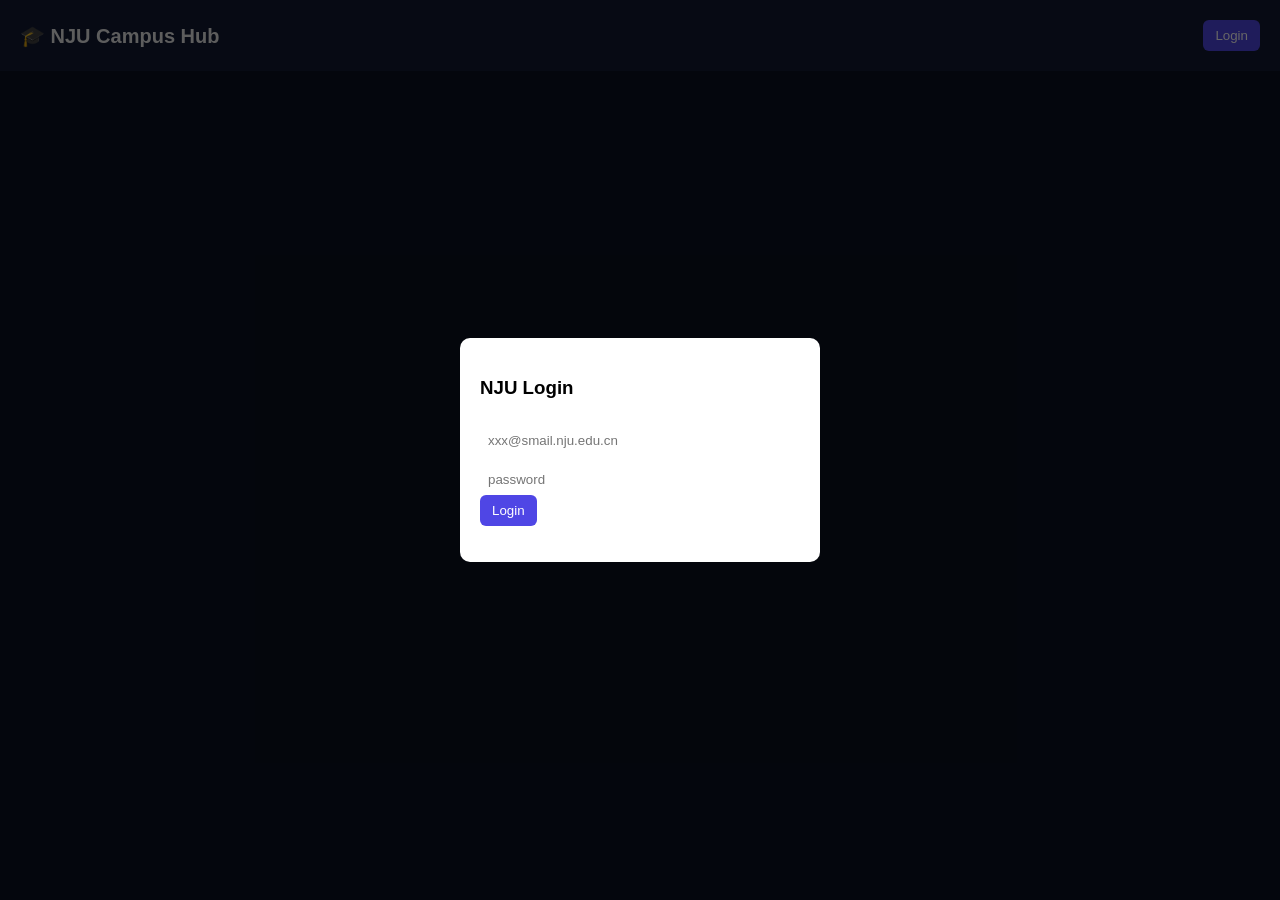
==== community/index.html @ f0afcc26 "Add NJU Campus Hub initial UI scaffold (login + dashboard + modules)" ====
<!DOCTYPE html>
<html lang="zh">
<head>
  <meta charset="UTF-8" />
  <meta name="viewport" content="width=device-width, initial-scale=1.0" />
  <title>NJU Campus Hub</title>
  <style>
    body{
      margin:0;
      font-family:Arial;
      background:#0b1020;
      color:#eaeaea;
    }

    header{
      padding:20px;
      background:#111a33;
      display:flex;
      justify-content:space-between;
      align-items:center;
    }

    .brand{
      font-size:20px;
      font-weight:bold;
    }

    .btn{
      background:#4f46e5;
      color:white;
      border:none;
      padding:8px 12px;
      border-radius:6px;
      cursor:pointer;
    }

    .grid{
      display:grid;
      grid-template-columns:repeat(auto-fit,minmax(260px,1fr));
      gap:16px;
      padding:20px;
    }

    .card{
      background:#141c36;
      padding:16px;
      border-radius:12px;
      border:1px solid #263055;
    }

    input{
      width:100%;
      padding:8px;
      margin-top:8px;
      border-radius:6px;
      border:none;
    }

    .hidden{display:none;}

    .modal{
      position:fixed;
      top:0;left:0;right:0;bottom:0;
      background:rgba(0,0,0,0.6);
      display:flex;
      justify-content:center;
      align-items:center;
    }

    .modal-box{
      background:white;
      color:black;
      padding:20px;
      border-radius:10px;
      width:320px;
    }
  </style>
</head>
<body>

<header>
  <div class="brand">🎓 NJU Campus Hub</div>
  <button class="btn" onclick="openLogin()">Login</button>
</header>

<div id="app" class="hidden">
  <main class="grid">
    <div class="card">
      <h3>🏠 Dorm Electricity</h3>
      <p>Query placeholder (API TBD)</p>
    </div>

    <div class="card">
      <h3>📚 Course Info</h3>
      <p>Curriculum / syllabus query module</p>
    </div>

    <div class="card">
      <h3>🏫 Empty Classroom</h3>
      <p>Real-time room availability (mock)</p>
    </div>

    <div class="card">
      <h3>🧰 Tools</h3>
      <p>Markdown / PDF / Image tools</p>
    </div>

    <div class="card">
      <h3>💬 Community</h3>
      <p>Create posts / chat rooms (mock)</p>
    </div>
  </main>
</div>

<!-- Login Modal -->
<div id="loginModal" class="modal hidden">
  <div class="modal-box">
    <h3>NJU Login</h3>
    <input id="email" placeholder="xxx@smail.nju.edu.cn" />
    <input id="pwd" type="password" placeholder="password" />
    <button class="btn" onclick="login()">Login</button>
    <p id="msg" style="color:red"></p>
  </div>
</div>

<script>
function openLogin(){
  document.getElementById('loginModal').classList.remove('hidden');
}

function login(){
  const email = document.getElementById('email').value;
  const msg = document.getElementById('msg');

  if(!email.endsWith('@smail.nju.edu.cn')){
    msg.innerText = 'Only @smail.nju.edu.cn allowed';
    return;
  }

  document.getElementById('loginModal').classList.add('hidden');
  document.getElementById('app').classList.remove('hidden');
}
</script>

</body>
</html>
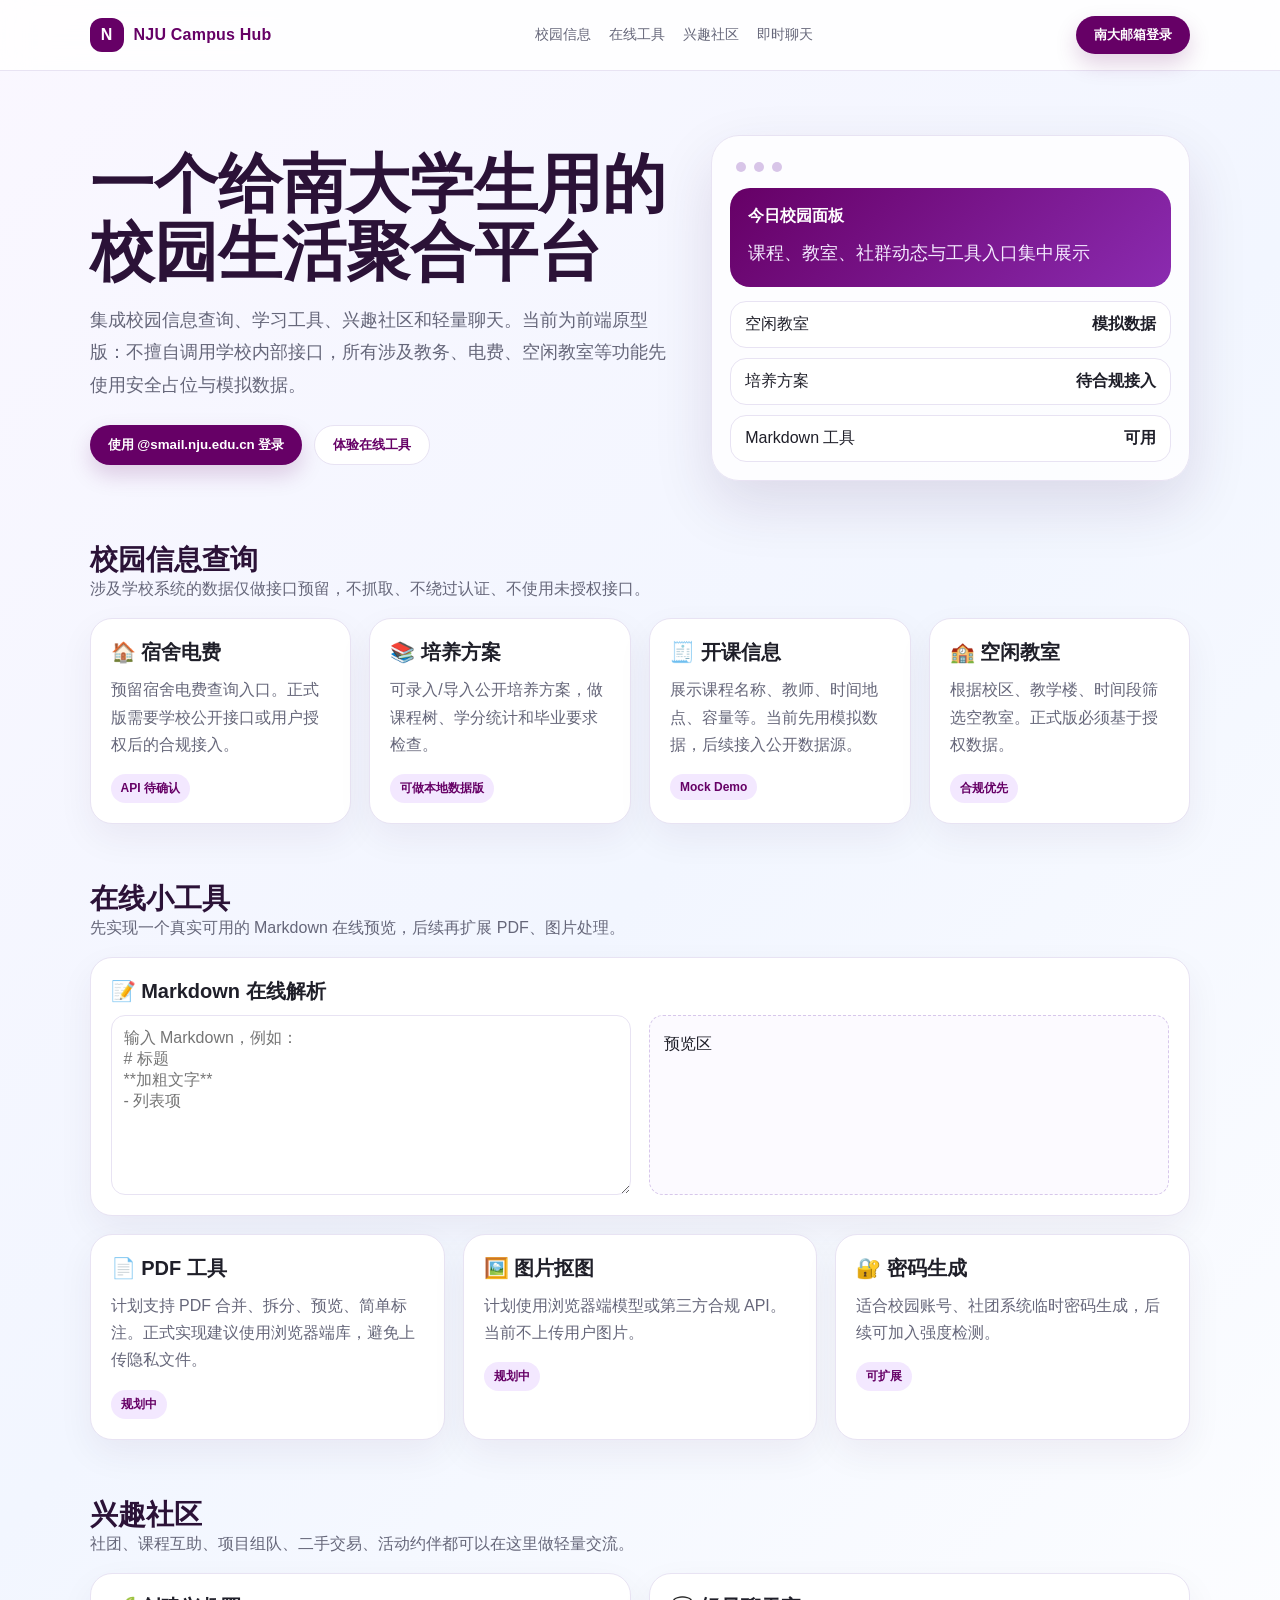
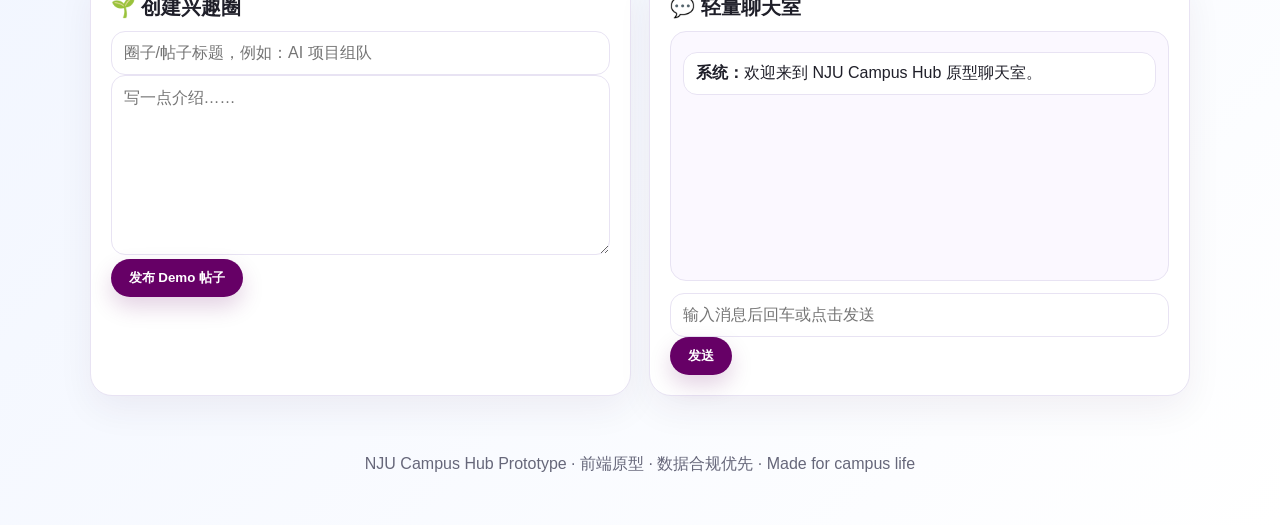
==== commit f237672e: "Redesign community page with visible landing UI and fix hidden modal conflict" ====
--- a/community/index.html
+++ b/community/index.html
@@ -1,146 +1,462 @@
 <!DOCTYPE html>
-<html lang="zh">
+<html lang="zh-CN">
 <head>
   <meta charset="UTF-8" />
   <meta name="viewport" content="width=device-width, initial-scale=1.0" />
-  <title>NJU Campus Hub</title>
+  <title>NJU Campus Hub｜南大校园社区工具平台</title>
   <style>
+    :root{
+      --nju-purple:#660066;
+      --bg:#f5f3ff;
+      --card:#ffffff;
+      --text:#1f1f29;
+      --muted:#66677a;
+      --line:#e8e3f3;
+      --soft-purple:#f3e8ff;
+      --deep:#2b1237;
+    }
+
+    *{box-sizing:border-box;}
+
     body{
       margin:0;
-      font-family:Arial;
-      background:#0b1020;
-      color:#eaeaea;
+      font-family:-apple-system,BlinkMacSystemFont,"Segoe UI",Arial,"Microsoft YaHei",sans-serif;
+      background:linear-gradient(135deg,#faf7ff 0%,#f2f6ff 45%,#fff 100%);
+      color:var(--text);
     }
 
     header{
-      padding:20px;
-      background:#111a33;
+      position:sticky;
+      top:0;
+      z-index:10;
       display:flex;
       justify-content:space-between;
       align-items:center;
+      padding:16px 7vw;
+      background:rgba(255,255,255,0.86);
+      backdrop-filter:blur(14px);
+      border-bottom:1px solid var(--line);
     }
 
     .brand{
-      font-size:20px;
-      font-weight:bold;
+      display:flex;
+      align-items:center;
+      gap:10px;
+      font-weight:800;
+      color:var(--nju-purple);
+      letter-spacing:.2px;
+    }
+
+    .brand-badge{
+      width:34px;
+      height:34px;
+      border-radius:12px;
+      background:var(--nju-purple);
+      color:white;
+      display:grid;
+      place-items:center;
+      font-weight:900;
+    }
+
+    nav{
+      display:flex;
+      gap:18px;
+      color:var(--muted);
+      font-size:14px;
     }
 
     .btn{
-      background:#4f46e5;
+      border:0;
+      border-radius:999px;
+      padding:10px 18px;
+      background:var(--nju-purple);
       color:white;
-      border:none;
-      padding:8px 12px;
-      border-radius:6px;
+      font-weight:700;
       cursor:pointer;
-    }
+      box-shadow:0 10px 22px rgba(102,0,102,.18);
+    }
+
+    .ghost-btn{
+      border:1px solid var(--line);
+      border-radius:999px;
+      padding:10px 18px;
+      background:white;
+      color:var(--nju-purple);
+      font-weight:700;
+      cursor:pointer;
+    }
+
+    .hero{
+      padding:64px 7vw 32px;
+      display:grid;
+      grid-template-columns:1.1fr .9fr;
+      gap:36px;
+      align-items:center;
+    }
+
+    .hero h1{
+      margin:0;
+      font-size:clamp(34px,5vw,64px);
+      line-height:1.05;
+      color:var(--deep);
+    }
+
+    .hero p{
+      max-width:700px;
+      color:var(--muted);
+      font-size:18px;
+      line-height:1.8;
+    }
+
+    .hero-actions{
+      display:flex;
+      flex-wrap:wrap;
+      gap:12px;
+      margin-top:24px;
+    }
+
+    .preview{
+      background:rgba(255,255,255,.82);
+      border:1px solid var(--line);
+      border-radius:28px;
+      padding:18px;
+      box-shadow:0 24px 60px rgba(48,19,70,.12);
+    }
+
+    .preview-top{
+      display:flex;
+      gap:8px;
+      padding:8px 6px 16px;
+    }
+
+    .dot{width:10px;height:10px;border-radius:50%;background:#d8c5e8;}
+
+    .dash-card{
+      border-radius:20px;
+      padding:18px;
+      background:linear-gradient(135deg,var(--nju-purple),#8b2bb0);
+      color:white;
+      margin-bottom:14px;
+    }
+
+    .mini-list{
+      display:grid;
+      gap:10px;
+    }
+
+    .mini-item{
+      display:flex;
+      justify-content:space-between;
+      align-items:center;
+      background:white;
+      border:1px solid var(--line);
+      padding:12px 14px;
+      border-radius:16px;
+      color:var(--text);
+    }
+
+    .section{
+      padding:28px 7vw;
+    }
+
+    .section-title{
+      display:flex;
+      align-items:flex-end;
+      justify-content:space-between;
+      gap:18px;
+      margin-bottom:18px;
+    }
+
+    .section-title h2{margin:0;font-size:28px;color:var(--deep);}
+    .section-title p{margin:0;color:var(--muted);}
 
     .grid{
       display:grid;
-      grid-template-columns:repeat(auto-fit,minmax(260px,1fr));
-      gap:16px;
+      grid-template-columns:repeat(auto-fit,minmax(250px,1fr));
+      gap:18px;
+    }
+
+    .card{
+      background:var(--card);
+      border:1px solid var(--line);
+      border-radius:22px;
       padding:20px;
-    }
-
-    .card{
-      background:#141c36;
-      padding:16px;
-      border-radius:12px;
-      border:1px solid #263055;
-    }
-
-    input{
+      box-shadow:0 14px 36px rgba(44,24,70,.06);
+      min-height:160px;
+    }
+
+    .card h3{margin:0 0 10px;font-size:20px;}
+    .card p{margin:0;color:var(--muted);line-height:1.7;}
+    .tag{display:inline-block;margin-top:16px;padding:6px 10px;border-radius:999px;background:var(--soft-purple);color:var(--nju-purple);font-size:12px;font-weight:700;}
+
+    .tool-box{
+      display:grid;
+      grid-template-columns:1fr 1fr;
+      gap:18px;
+    }
+
+    textarea,input{
       width:100%;
-      padding:8px;
-      margin-top:8px;
-      border-radius:6px;
-      border:none;
-    }
-
-    .hidden{display:none;}
+      border:1px solid var(--line);
+      border-radius:14px;
+      padding:12px;
+      font:inherit;
+      outline:none;
+      background:#fff;
+    }
+
+    textarea{min-height:180px;resize:vertical;}
+
+    .output{
+      min-height:180px;
+      border:1px dashed #d7c7eb;
+      border-radius:14px;
+      padding:14px;
+      background:#fcfaff;
+      line-height:1.7;
+    }
+
+    .community-layout{
+      display:grid;
+      grid-template-columns:1fr 1fr;
+      gap:18px;
+    }
+
+    .post{
+      padding:14px;
+      border:1px solid var(--line);
+      border-radius:16px;
+      margin-top:12px;
+      background:#fff;
+    }
+
+    .chat-box{
+      height:250px;
+      overflow:auto;
+      padding:12px;
+      border:1px solid var(--line);
+      border-radius:16px;
+      background:#fbf8ff;
+      margin-bottom:12px;
+    }
+
+    .msg{margin:8px 0;padding:10px 12px;border-radius:14px;background:white;border:1px solid var(--line);}
 
     .modal{
       position:fixed;
-      top:0;left:0;right:0;bottom:0;
-      background:rgba(0,0,0,0.6);
-      display:flex;
-      justify-content:center;
-      align-items:center;
+      inset:0;
+      background:rgba(18,9,25,.52);
+      display:grid;
+      place-items:center;
+      z-index:99;
+      padding:20px;
     }
 
     .modal-box{
       background:white;
-      color:black;
-      padding:20px;
-      border-radius:10px;
-      width:320px;
+      color:var(--text);
+      padding:24px;
+      border-radius:24px;
+      width:min(420px,100%);
+      box-shadow:0 30px 80px rgba(0,0,0,.25);
+    }
+
+    .hidden{display:none !important;}
+
+    .modal-box h3{margin-top:0;color:var(--deep);}
+    .hint{font-size:13px;color:var(--muted);line-height:1.6;}
+    #loginMsg{color:#c02626;font-size:14px;min-height:20px;}
+
+    footer{
+      padding:30px 7vw 50px;
+      color:var(--muted);
+      text-align:center;
+    }
+
+    @media(max-width:800px){
+      nav{display:none;}
+      .hero,.tool-box,.community-layout{grid-template-columns:1fr;}
+      header{padding:14px 20px;}
+      .hero,.section{padding-left:20px;padding-right:20px;}
     }
   </style>
 </head>
 <body>
-
-<header>
-  <div class="brand">🎓 NJU Campus Hub</div>
-  <button class="btn" onclick="openLogin()">Login</button>
-</header>
-
-<div id="app" class="hidden">
-  <main class="grid">
+  <header>
+    <div class="brand"><span class="brand-badge">N</span> NJU Campus Hub</div>
+    <nav>
+      <span>校园信息</span>
+      <span>在线工具</span>
+      <span>兴趣社区</span>
+      <span>即时聊天</span>
+    </nav>
+    <button class="btn" onclick="openLogin()">南大邮箱登录</button>
+  </header>
+
+  <section class="hero">
+    <div>
+      <h1>一个给南大学生用的校园生活聚合平台</h1>
+      <p>
+        集成校园信息查询、学习工具、兴趣社区和轻量聊天。当前为前端原型版：不擅自调用学校内部接口，所有涉及教务、电费、空闲教室等功能先使用安全占位与模拟数据。
+      </p>
+      <div class="hero-actions">
+        <button class="btn" onclick="openLogin()">使用 @smail.nju.edu.cn 登录</button>
+        <button class="ghost-btn" onclick="document.getElementById('tools').scrollIntoView({behavior:'smooth'})">体验在线工具</button>
+      </div>
+    </div>
+
+    <div class="preview">
+      <div class="preview-top"><span class="dot"></span><span class="dot"></span><span class="dot"></span></div>
+      <div class="dash-card">
+        <strong>今日校园面板</strong>
+        <p style="color:#f4eaff;margin:10px 0 0;">课程、教室、社群动态与工具入口集中展示</p>
+      </div>
+      <div class="mini-list">
+        <div class="mini-item"><span>空闲教室</span><strong>模拟数据</strong></div>
+        <div class="mini-item"><span>培养方案</span><strong>待合规接入</strong></div>
+        <div class="mini-item"><span>Markdown 工具</span><strong>可用</strong></div>
+      </div>
+    </div>
+  </section>
+
+  <section class="section" id="campus">
+    <div class="section-title">
+      <div>
+        <h2>校园信息查询</h2>
+        <p>涉及学校系统的数据仅做接口预留，不抓取、不绕过认证、不使用未授权接口。</p>
+      </div>
+    </div>
+    <div class="grid">
+      <div class="card"><h3>🏠 宿舍电费</h3><p>预留宿舍电费查询入口。正式版需要学校公开接口或用户授权后的合规接入。</p><span class="tag">API 待确认</span></div>
+      <div class="card"><h3>📚 培养方案</h3><p>可录入/导入公开培养方案，做课程树、学分统计和毕业要求检查。</p><span class="tag">可做本地数据版</span></div>
+      <div class="card"><h3>🧾 开课信息</h3><p>展示课程名称、教师、时间地点、容量等。当前先用模拟数据，后续接入公开数据源。</p><span class="tag">Mock Demo</span></div>
+      <div class="card"><h3>🏫 空闲教室</h3><p>根据校区、教学楼、时间段筛选空教室。正式版必须基于授权数据。</p><span class="tag">合规优先</span></div>
+    </div>
+  </section>
+
+  <section class="section" id="tools">
+    <div class="section-title">
+      <div>
+        <h2>在线小工具</h2>
+        <p>先实现一个真实可用的 Markdown 在线预览，后续再扩展 PDF、图片处理。</p>
+      </div>
+    </div>
     <div class="card">
-      <h3>🏠 Dorm Electricity</h3>
-      <p>Query placeholder (API TBD)</p>
-    </div>
-
-    <div class="card">
-      <h3>📚 Course Info</h3>
-      <p>Curriculum / syllabus query module</p>
-    </div>
-
-    <div class="card">
-      <h3>🏫 Empty Classroom</h3>
-      <p>Real-time room availability (mock)</p>
-    </div>
-
-    <div class="card">
-      <h3>🧰 Tools</h3>
-      <p>Markdown / PDF / Image tools</p>
-    </div>
-
-    <div class="card">
-      <h3>💬 Community</h3>
-      <p>Create posts / chat rooms (mock)</p>
-    </div>
-  </main>
-</div>
-
-<!-- Login Modal -->
-<div id="loginModal" class="modal hidden">
-  <div class="modal-box">
-    <h3>NJU Login</h3>
-    <input id="email" placeholder="xxx@smail.nju.edu.cn" />
-    <input id="pwd" type="password" placeholder="password" />
-    <button class="btn" onclick="login()">Login</button>
-    <p id="msg" style="color:red"></p>
+      <h3>📝 Markdown 在线解析</h3>
+      <div class="tool-box">
+        <textarea id="mdInput" oninput="renderMarkdown()" placeholder="输入 Markdown，例如：&#10;# 标题&#10;**加粗文字**&#10;- 列表项"></textarea>
+        <div class="output" id="mdOutput">预览区</div>
+      </div>
+    </div>
+    <div class="grid" style="margin-top:18px;">
+      <div class="card"><h3>📄 PDF 工具</h3><p>计划支持 PDF 合并、拆分、预览、简单标注。正式实现建议使用浏览器端库，避免上传隐私文件。</p><span class="tag">规划中</span></div>
+      <div class="card"><h3>🖼️ 图片抠图</h3><p>计划使用浏览器端模型或第三方合规 API。当前不上传用户图片。</p><span class="tag">规划中</span></div>
+      <div class="card"><h3>🔐 密码生成</h3><p>适合校园账号、社团系统临时密码生成，后续可加入强度检测。</p><span class="tag">可扩展</span></div>
+    </div>
+  </section>
+
+  <section class="section" id="community">
+    <div class="section-title">
+      <div>
+        <h2>兴趣社区</h2>
+        <p>社团、课程互助、项目组队、二手交易、活动约伴都可以在这里做轻量交流。</p>
+      </div>
+    </div>
+    <div class="community-layout">
+      <div class="card">
+        <h3>🌱 创建兴趣圈</h3>
+        <input id="postTitle" placeholder="圈子/帖子标题，例如：AI 项目组队" />
+        <textarea id="postBody" placeholder="写一点介绍……"></textarea>
+        <button class="btn" onclick="addPost()">发布 Demo 帖子</button>
+        <div id="postList"></div>
+      </div>
+      <div class="card">
+        <h3>💬 轻量聊天室</h3>
+        <div class="chat-box" id="chatBox">
+          <div class="msg"><strong>系统：</strong>欢迎来到 NJU Campus Hub 原型聊天室。</div>
+        </div>
+        <input id="chatInput" placeholder="输入消息后回车或点击发送" onkeydown="if(event.key==='Enter')sendMsg()" />
+        <button class="btn" onclick="sendMsg()">发送</button>
+      </div>
+    </div>
+  </section>
+
+  <footer>
+    NJU Campus Hub Prototype · 前端原型 · 数据合规优先 · Made for campus life
+  </footer>
+
+  <div id="loginModal" class="modal hidden">
+    <div class="modal-box">
+      <h3>南大邮箱登录</h3>
+      <p class="hint">当前为前端演示版，只校验邮箱后缀。正式版应使用后端邮件验证码或 Supabase Auth。</p>
+      <input id="email" placeholder="yourname@smail.nju.edu.cn" />
+      <input id="pwd" type="password" placeholder="password（演示版任意输入）" />
+      <p id="loginMsg"></p>
+      <button class="btn" onclick="login()">登录</button>
+      <button class="ghost-btn" onclick="closeLogin()" style="margin-left:8px;">取消</button>
+    </div>
   </div>
-</div>
-
-<script>
-function openLogin(){
-  document.getElementById('loginModal').classList.remove('hidden');
-}
-
-function login(){
-  const email = document.getElementById('email').value;
-  const msg = document.getElementById('msg');
-
-  if(!email.endsWith('@smail.nju.edu.cn')){
-    msg.innerText = 'Only @smail.nju.edu.cn allowed';
-    return;
-  }
-
-  document.getElementById('loginModal').classList.add('hidden');
-  document.getElementById('app').classList.remove('hidden');
-}
-</script>
-
+
+  <script>
+    function openLogin(){
+      document.getElementById('loginModal').classList.remove('hidden');
+    }
+
+    function closeLogin(){
+      document.getElementById('loginModal').classList.add('hidden');
+    }
+
+    function login(){
+      const email = document.getElementById('email').value.trim();
+      const msg = document.getElementById('loginMsg');
+      if(!email.endsWith('@smail.nju.edu.cn')){
+        msg.textContent = '请使用 @smail.nju.edu.cn 后缀的南大学生邮箱。';
+        return;
+      }
+      msg.style.color = '#15803d';
+      msg.textContent = '登录成功：' + email;
+      setTimeout(closeLogin, 600);
+    }
+
+    function escapeHtml(str){
+      return str.replace(/[&<>"]/g, ch => ({'&':'&amp;','<':'&lt;','>':'&gt;','"':'&quot;'}[ch]));
+    }
+
+    function renderMarkdown(){
+      let text = escapeHtml(document.getElementById('mdInput').value);
+      text = text
+        .replace(/^### (.*$)/gim,'<h3>$1</h3>')
+        .replace(/^## (.*$)/gim,'<h2>$1</h2>')
+        .replace(/^# (.*$)/gim,'<h1>$1</h1>')
+        .replace(/\*\*(.*?)\*\*/gim,'<strong>$1</strong>')
+        .replace(/\*(.*?)\*/gim,'<em>$1</em>')
+        .replace(/^- (.*$)/gim,'<li>$1</li>')
+        .replace(/\n/g,'<br>');
+      document.getElementById('mdOutput').innerHTML = text || '预览区';
+    }
+
+    function addPost(){
+      const title = document.getElementById('postTitle').value.trim() || '未命名兴趣圈';
+      const body = document.getElementById('postBody').value.trim() || '暂无介绍';
+      const div = document.createElement('div');
+      div.className = 'post';
+      div.innerHTML = '<strong>' + escapeHtml(title) + '</strong><p>' + escapeHtml(body) + '</p>';
+      document.getElementById('postList').prepend(div);
+      document.getElementById('postTitle').value = '';
+      document.getElementById('postBody').value = '';
+    }
+
+    function sendMsg(){
+      const input = document.getElementById('chatInput');
+      const value = input.value.trim();
+      if(!value) return;
+      const div = document.createElement('div');
+      div.className = 'msg';
+      div.innerHTML = '<strong>我：</strong>' + escapeHtml(value);
+      document.getElementById('chatBox').appendChild(div);
+      document.getElementById('chatBox').scrollTop = document.getElementById('chatBox').scrollHeight;
+      input.value = '';
+    }
+  </script>
 </body>
-</html>+</html>
